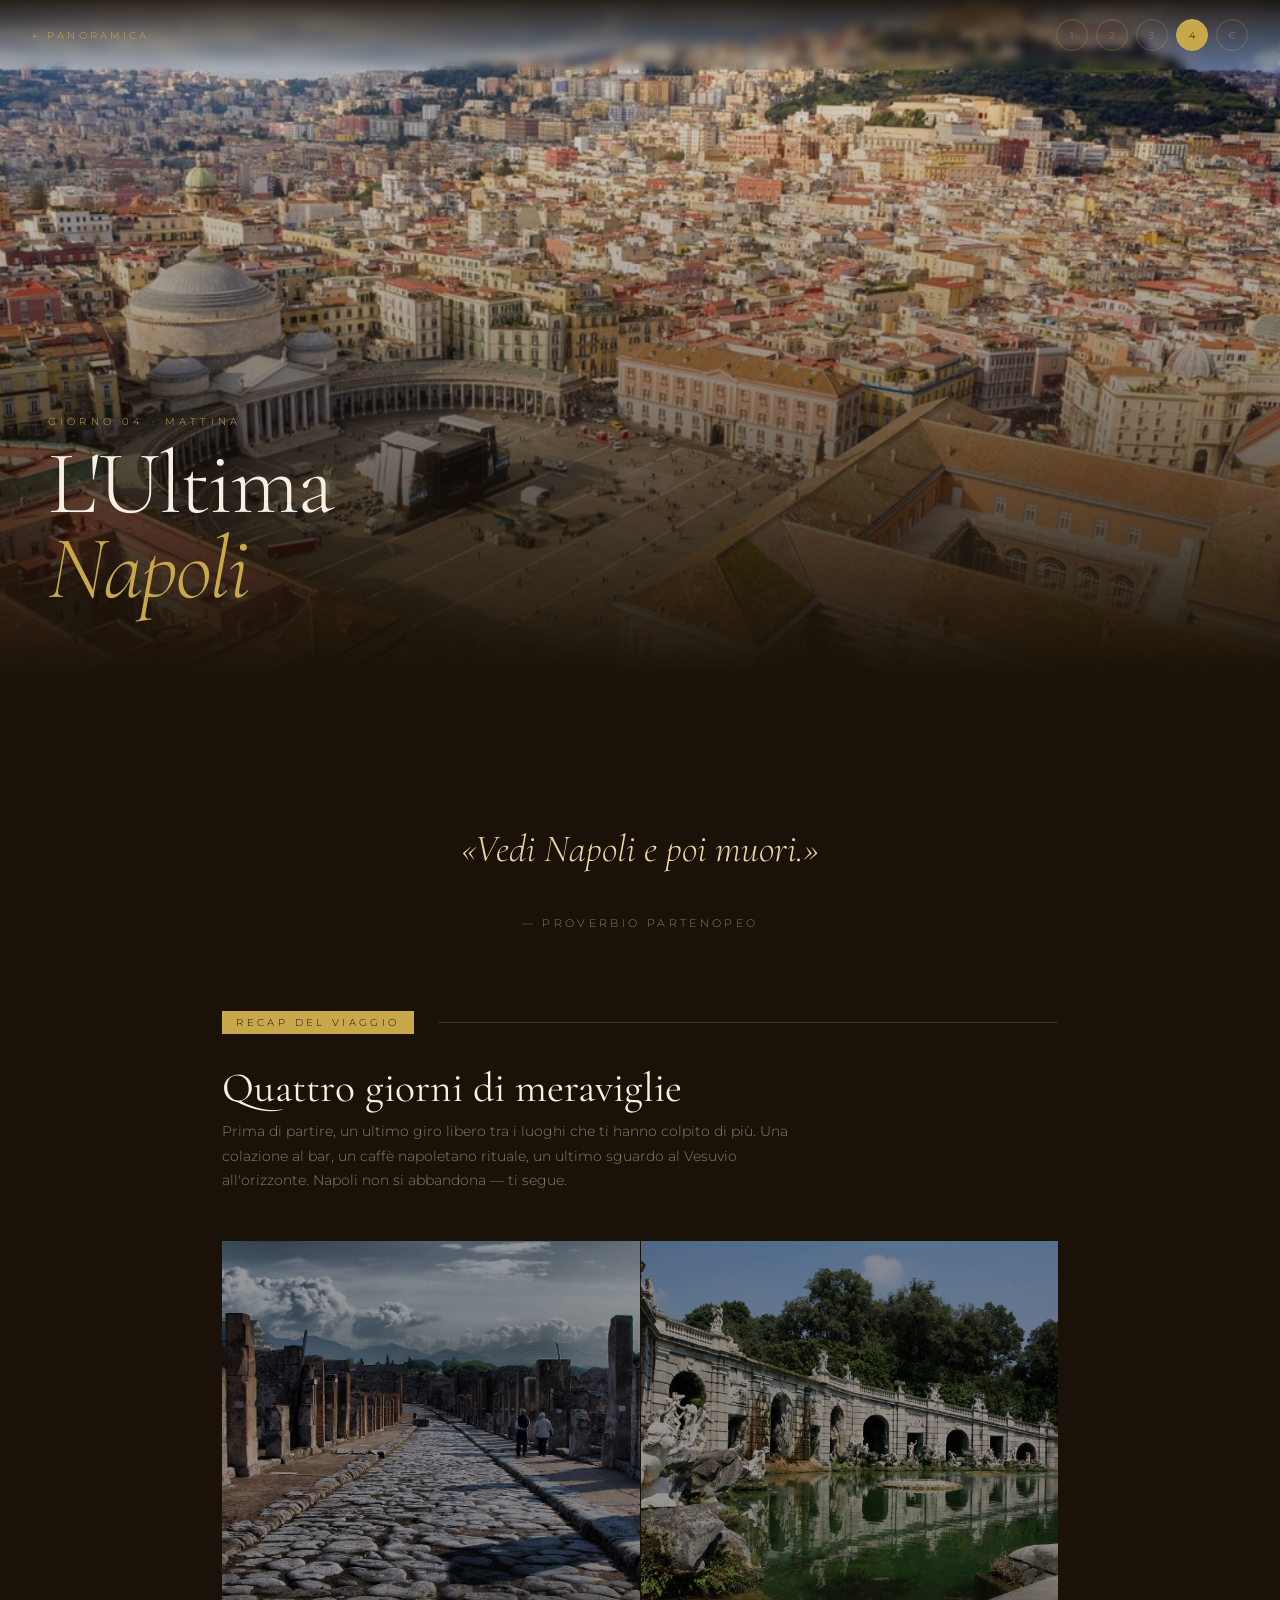
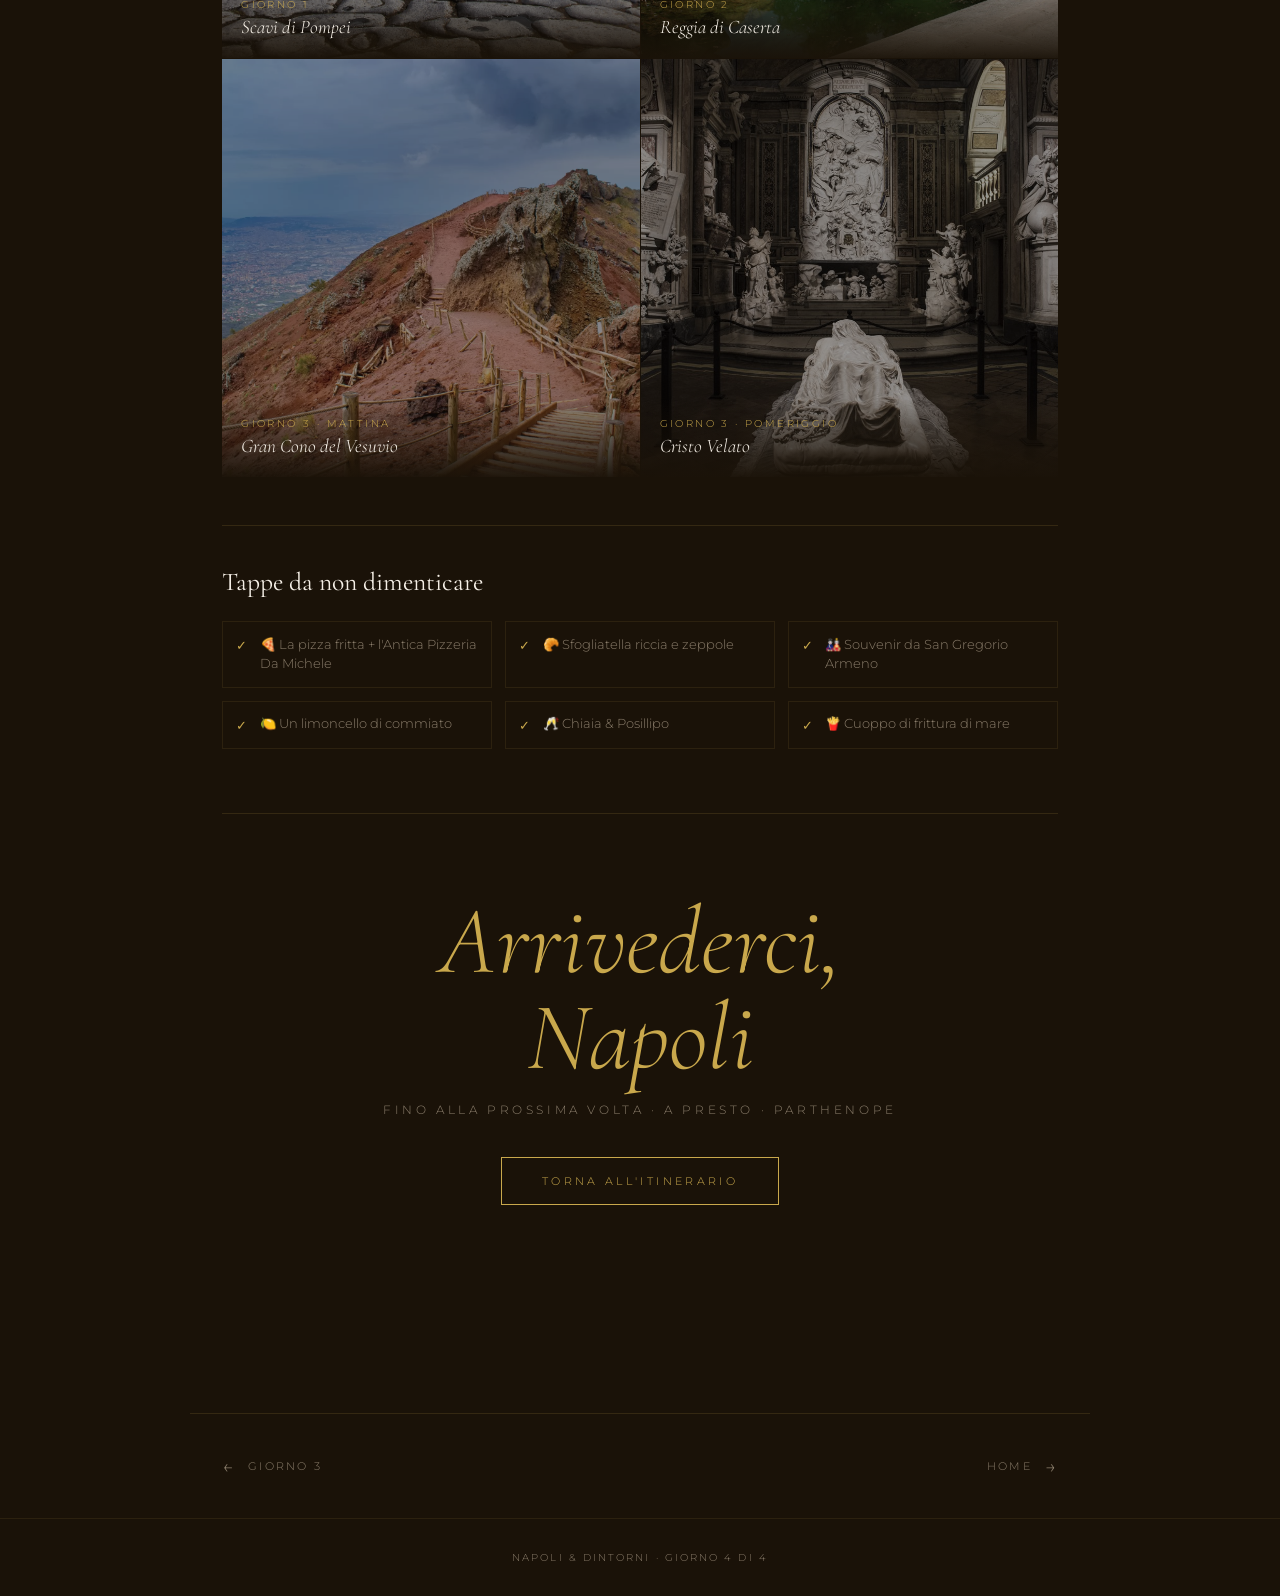
==== files/giorno4.html @ b8b54634 "Add files via upload" ====
<!DOCTYPE html>
<html lang="it">
<head>
<meta charset="UTF-8">
<meta name="viewport" content="width=device-width, initial-scale=1.0">
<title>Giorno 4 — Ultima Mattina · Napoli</title>
<link href="https://fonts.googleapis.com/css2?family=Cormorant+Garamond:ital,wght@0,300;0,400;0,600;1,300;1,400&family=Montserrat:wght@300;400;500;600&display=swap" rel="stylesheet">
<link rel="stylesheet" href="shared.css">
<style>
  .farewell-quote {
    text-align: center;
    padding: 5rem 2rem;
    max-width: 700px;
    margin: 0 auto;
  }

  .farewell-quote blockquote {
    font-family: 'Cormorant Garamond', serif;
    font-size: clamp(1.6rem, 3.5vw, 2.4rem);
    font-weight: 300;
    font-style: italic;
    color: var(--light-gold);
    line-height: 1.6;
    margin-bottom: 2rem;
  }

  .farewell-quote cite {
    font-size: 0.7rem;
    letter-spacing: 0.3em;
    text-transform: uppercase;
    color: var(--warm-gray);
    font-style: normal;
  }

  .recap-grid {
    display: grid;
    grid-template-columns: repeat(2, 1fr);
    gap: 1px;
    margin: 3rem 0;
  }

  .recap-item {
    position: relative;
    aspect-ratio: 1;
    overflow: hidden;
  }

  .recap-item img {
    width: 100%; height: 100%;
    object-fit: cover;
    filter: brightness(0.6) saturate(0.8);
    transition: filter 0.5s, transform 0.7s;
  }

  .recap-item:hover img {
    filter: brightness(0.4) saturate(1);
    transform: scale(1.05);
  }

  .recap-item-label {
    position: absolute;
    bottom: 0; left: 0; right: 0;
    padding: 1.2rem;
    background: linear-gradient(to top, rgba(26,18,8,0.95), transparent);
    font-family: 'Cormorant Garamond', serif;
    font-size: 1.2rem;
    font-style: italic;
    color: var(--cream);
  }

  .recap-item-label small {
    display: block;
    font-family: 'Montserrat', sans-serif;
    font-style: normal;
    font-size: 0.6rem;
    letter-spacing: 0.25em;
    text-transform: uppercase;
    color: var(--gold);
    margin-bottom: 0.3rem;
  }

  .checklist {
    margin-top: 3rem;
    border-top: 1px solid rgba(201,168,76,0.15);
    padding-top: 2.5rem;
  }

  .checklist h3 {
    font-family: 'Cormorant Garamond', serif;
    font-size: 1.6rem;
    font-weight: 400;
    margin-bottom: 1.5rem;
    color: var(--cream);
  }

  .checklist ul {
    list-style: none;
    display: grid;
    grid-template-columns: repeat(auto-fit, minmax(240px, 1fr));
    gap: 0.8rem;
  }

  .checklist li {
    display: flex;
    align-items: flex-start;
    gap: 0.8rem;
    font-size: 0.82rem;
    color: var(--warm-gray);
    line-height: 1.5;
    padding: 0.8rem;
    border: 1px solid rgba(201,168,76,0.1);
  }

  .checklist li::before {
    content: '✓';
    color: var(--gold);
    font-size: 0.8rem;
    flex-shrink: 0;
    margin-top: 0.1rem;
  }

  .arrivederci {
    text-align: center;
    padding: 5rem 2rem;
    border-top: 1px solid rgba(201,168,76,0.15);
    margin-top: 3rem;
  }

  .arrivederci h2 {
    font-family: 'Cormorant Garamond', serif;
    font-size: clamp(3rem, 8vw, 6rem);
    font-weight: 300;
    font-style: italic;
    color: var(--gold);
    margin-bottom: 1rem;
    line-height: 1;
  }

  .arrivederci p {
    font-size: 0.75rem;
    letter-spacing: 0.3em;
    text-transform: uppercase;
    color: var(--warm-gray);
  }

  .home-btn {
    display: inline-block;
    margin-top: 2.5rem;
    padding: 1rem 2.5rem;
    border: 1px solid var(--gold);
    color: var(--gold);
    text-decoration: none;
    font-size: 0.7rem;
    letter-spacing: 0.3em;
    text-transform: uppercase;
    transition: all 0.3s;
  }

  .home-btn:hover {
    background: var(--gold);
    color: var(--dark);
  }

  @media (max-width: 500px) {
    .recap-grid { grid-template-columns: 1fr; }
    .recap-item { aspect-ratio: 3/2; }
  }
</style>
</head>
<body>

<nav class="top-nav">
  <a href="index.html" class="nav-home">← Panoramica</a>
  <div class="nav-days">
    <a href="giorno1.html">1</a>
    <a href="giorno2.html">2</a>
    <a href="giorno3.html">3</a>
    <a href="giorno4.html" class="active">4</a>
    <a href="spese.html">€</a>
  </div>
</nav>

<section class="page-hero">
  <div class="page-hero-bg" style="background-image: url('../Foto/Napoli%204.jpg');"></div>
  <div class="page-hero-content">
    <span class="day-eyebrow">Giorno 04 · Mattina</span>
    <h1>L'Ultima<br><em>Napoli</em></h1>
  </div>
</section>

<main class="day-content">

  <div class="farewell-quote">
    <blockquote>«Vedi Napoli e poi muori.»</blockquote>
    <cite>— Proverbio Partenopeo</cite>
  </div>

  <section class="fascia">
    <div class="fascia-header">
      <span class="fascia-tag">Recap del Viaggio</span>
      <hr>
    </div>

    <h2>Quattro giorni di meraviglie</h2>
    <p class="fascia-desc">
      Prima di partire, un ultimo giro libero tra i luoghi che ti hanno colpito di più. Una colazione al bar, un caffè napoletano rituale, un ultimo sguardo al Vesuvio all'orizzonte. Napoli non si abbandona — ti segue.
    </p>

    <div class="recap-grid">
      <div class="recap-item">
        <img src="../Foto/Pompei1.jpg" alt="Pompei" loading="lazy">
        <div class="recap-item-label">
          <small>Giorno 1</small>
          Scavi di Pompei
        </div>
      </div>
      <div class="recap-item">
        <img src="../Foto/Reggia%20di%20Caserta%202.jpg" alt="Reggia di Caserta" loading="lazy">
        <div class="recap-item-label">
          <small>Giorno 2</small>
          Reggia di Caserta
        </div>
      </div>
      <div class="recap-item">
        <img src="../Foto/Vesuvio%202.webp" alt="Vesuvio" loading="lazy">
        <div class="recap-item-label">
          <small>Giorno 3 · Mattina</small>
          Gran Cono del Vesuvio
        </div>
      </div>
      <div class="recap-item">
        <img src="../Foto/Cristo%20velato%202.jpg" alt="Cristo Velato" loading="lazy">
        <div class="recap-item-label">
          <small>Giorno 3 · Pomeriggio</small>
          Cristo Velato
        </div>
      </div>
    </div>

    <div class="checklist">
      <h3>Tappe da non dimenticare</h3>
      <ul>
        <li>🍕 La pizza fritta + l'Antica Pizzeria Da Michele</li>
        <li>🥐 Sfogliatella riccia e zeppole</li>
        <li>🎎 Souvenir da San Gregorio Armeno</li>
        <li>🍋 Un limoncello di commiato</li>
        <li>🥂 Chiaia & Posillipo</li>
        <li>🍟 Cuoppo di frittura di mare</li>
      </ul>
    </div>

  </section>

  <div class="arrivederci">
    <h2>Arrivederci,<br>Napoli</h2>
    <p>Fino alla prossima volta · A presto · Parthenope</p>
    <a href="index.html" class="home-btn">Torna all'Itinerario</a>
  </div>

</main>

<div class="bottom-nav">
  <a href="giorno3.html" class="prev">Giorno 3</a>
  <a href="index.html" class="next">Home</a>
</div>

<footer>
  <p>Napoli &amp; Dintorni · Giorno 4 di 4</p>
</footer>

</body>
</html>
---- files/shared.css ----
/* shared.css — Napoli Viaggio */
:root {
  --cream: #F5EFE6;
  --dark: #1A1208;
  --gold: #C9A84C;
  --rust: #B85C30;
  --warm-gray: #8A7D6B;
  --light-gold: #E8D5A3;
}

* { margin: 0; padding: 0; box-sizing: border-box; }

body {
  background: var(--dark);
  color: var(--cream);
  font-family: 'Montserrat', sans-serif;
  font-weight: 300;
  overflow-x: hidden;
}

/* NAV */
.top-nav {
  position: fixed;
  top: 0; left: 0; right: 0;
  z-index: 100;
  display: flex;
  align-items: center;
  justify-content: space-between;
  padding: 1.2rem 2rem;
  background: linear-gradient(to bottom, rgba(26,18,8,0.9), transparent);
  backdrop-filter: blur(4px);
}

.nav-home {
  font-size: 0.65rem;
  letter-spacing: 0.3em;
  text-transform: uppercase;
  color: var(--gold);
  text-decoration: none;
  transition: opacity 0.3s;
}
.nav-home:hover { opacity: 0.7; }

.nav-days {
  display: flex;
  gap: 0.5rem;
}

.nav-days a {
  width: 32px; height: 32px;
  border: 1px solid rgba(201,168,76,0.3);
  border-radius: 50%;
  display: flex; align-items: center; justify-content: center;
  font-size: 0.65rem;
  color: var(--warm-gray);
  text-decoration: none;
  transition: all 0.3s;
}

.nav-days a.active {
  background: var(--gold);
  border-color: var(--gold);
  color: var(--dark);
}

.nav-days a:hover:not(.active) {
  border-color: var(--gold);
  color: var(--gold);
}

/* PAGE HERO */
.page-hero {
  position: relative;
  height: 75vh;
  min-height: 400px;
  display: flex;
  align-items: flex-end;
  padding: 4rem 3rem;
  overflow: hidden;
}

.page-hero-bg {
  position: absolute; inset: 0;
  background-size: cover;
  background-position: center;
  transform: scale(1.05);
  animation: heroZoom 10s ease-out forwards;
}

@keyframes heroZoom {
  from { transform: scale(1.05); }
  to   { transform: scale(1.0); }
}

.page-hero-bg::after {
  content: '';
  position: absolute; inset: 0;
  background: linear-gradient(to top, rgba(26,18,8,1) 0%, rgba(26,18,8,0.4) 50%, rgba(26,18,8,0.1) 100%);
}

.page-hero-content {
  position: relative;
  z-index: 2;
  animation: fadeUp 0.9s ease-out 0.2s both;
}

@keyframes fadeUp {
  from { opacity: 0; transform: translateY(30px); }
  to   { opacity: 1; transform: translateY(0); }
}

.day-eyebrow {
  font-size: 0.65rem;
  letter-spacing: 0.4em;
  color: var(--gold);
  text-transform: uppercase;
  margin-bottom: 0.8rem;
  display: block;
}

.page-hero h1 {
  font-family: 'Cormorant Garamond', serif;
  font-size: clamp(2.8rem, 7vw, 6rem);
  font-weight: 300;
  line-height: 0.95;
  letter-spacing: -0.02em;
}

.page-hero h1 em {
  font-style: italic;
  color: var(--gold);
}

/* CONTENT */
.day-content {
  max-width: 900px;
  margin: 0 auto;
  padding: 4rem 2rem 8rem;
}

/* FASCIA ORARIO */
.fascia {
  margin-bottom: 4rem;
}

.fascia-header {
  display: flex;
  align-items: center;
  gap: 1.5rem;
  margin-bottom: 2rem;
}

.fascia-tag {
  font-size: 0.6rem;
  letter-spacing: 0.35em;
  text-transform: uppercase;
  color: var(--dark);
  background: var(--gold);
  padding: 0.35rem 0.9rem;
  flex-shrink: 0;
}

.fascia-header hr {
  flex: 1;
  border: none;
  border-top: 1px solid rgba(201,168,76,0.2);
}

.fascia h2 {
  font-family: 'Cormorant Garamond', serif;
  font-size: clamp(1.8rem, 4vw, 2.6rem);
  font-weight: 400;
  line-height: 1.1;
  margin-bottom: 0.5rem;
  color: var(--cream);
}

.fascia-desc {
  color: var(--warm-gray);
  font-size: 0.85rem;
  line-height: 1.8;
  max-width: 600px;
  margin-bottom: 1.5rem;
}

.fascia-desc-wide {
  max-width: 900px;
}

/* LOCATION CARDS */
.locations {
  display: grid;
  grid-template-columns: repeat(auto-fit, minmax(260px, 1fr));
  gap: 1px;
  margin-top: 1.5rem;
}

.loc-card {
  position: relative;
  overflow: hidden;
  aspect-ratio: 4/3;
}

.loc-card img {
  width: 100%; height: 100%;
  object-fit: cover;
  filter: brightness(0.75);
  transition: transform 0.7s ease, filter 0.5s ease;
}

.loc-card:hover img {
  transform: scale(1.05);
  filter: brightness(0.55);
}

.loc-card-info {
  position: absolute;
  bottom: 0; left: 0; right: 0;
  padding: 1.5rem;
  background: linear-gradient(to top, rgba(26,18,8,0.95), transparent);
}

.loc-name {
  font-family: 'Cormorant Garamond', serif;
  font-size: 1.4rem;
  font-weight: 400;
  color: var(--cream);
  display: block;
}

.loc-detail {
  font-size: 0.65rem;
  letter-spacing: 0.2em;
  text-transform: uppercase;
  color: var(--gold);
  margin-top: 0.2rem;
  display: block;
}

/* INFO BOX */
.info-box {
  border-left: 2px solid var(--gold);
  padding: 1rem 1.5rem;
  background: rgba(201,168,76,0.07);
  margin-top: 1.5rem;
  font-size: 0.8rem;
  color: var(--light-gold);
  line-height: 1.8;
}

.info-box strong {
  color: var(--gold);
  font-weight: 500;
  letter-spacing: 0.05em;
}

/* BOTTOM NAV */
.bottom-nav {
  display: flex;
  justify-content: space-between;
  align-items: center;
  border-top: 1px solid rgba(201,168,76,0.15);
  padding: 2.5rem 2rem;
  max-width: 900px;
  margin: 0 auto;
}

.bottom-nav a {
  display: flex;
  align-items: center;
  gap: 0.8rem;
  text-decoration: none;
  font-size: 0.7rem;
  letter-spacing: 0.2em;
  text-transform: uppercase;
  color: var(--warm-gray);
  transition: color 0.3s;
}

.bottom-nav a:hover { color: var(--gold); }

.bottom-nav a.prev::before { content: '←'; font-size: 1.2rem; }
.bottom-nav a.next::after  { content: '→'; font-size: 1.2rem; }

footer {
  border-top: 1px solid rgba(201,168,76,0.1);
  padding: 2rem;
  text-align: center;
  color: var(--warm-gray);
  font-size: 0.65rem;
  letter-spacing: 0.2em;
  text-transform: uppercase;
}

@media (max-width: 600px) {
  .page-hero { padding: 2rem 1.5rem; }
  .day-content { padding: 2.5rem 1.2rem 5rem; }
  .top-nav { padding: 1rem 1.2rem; }
}
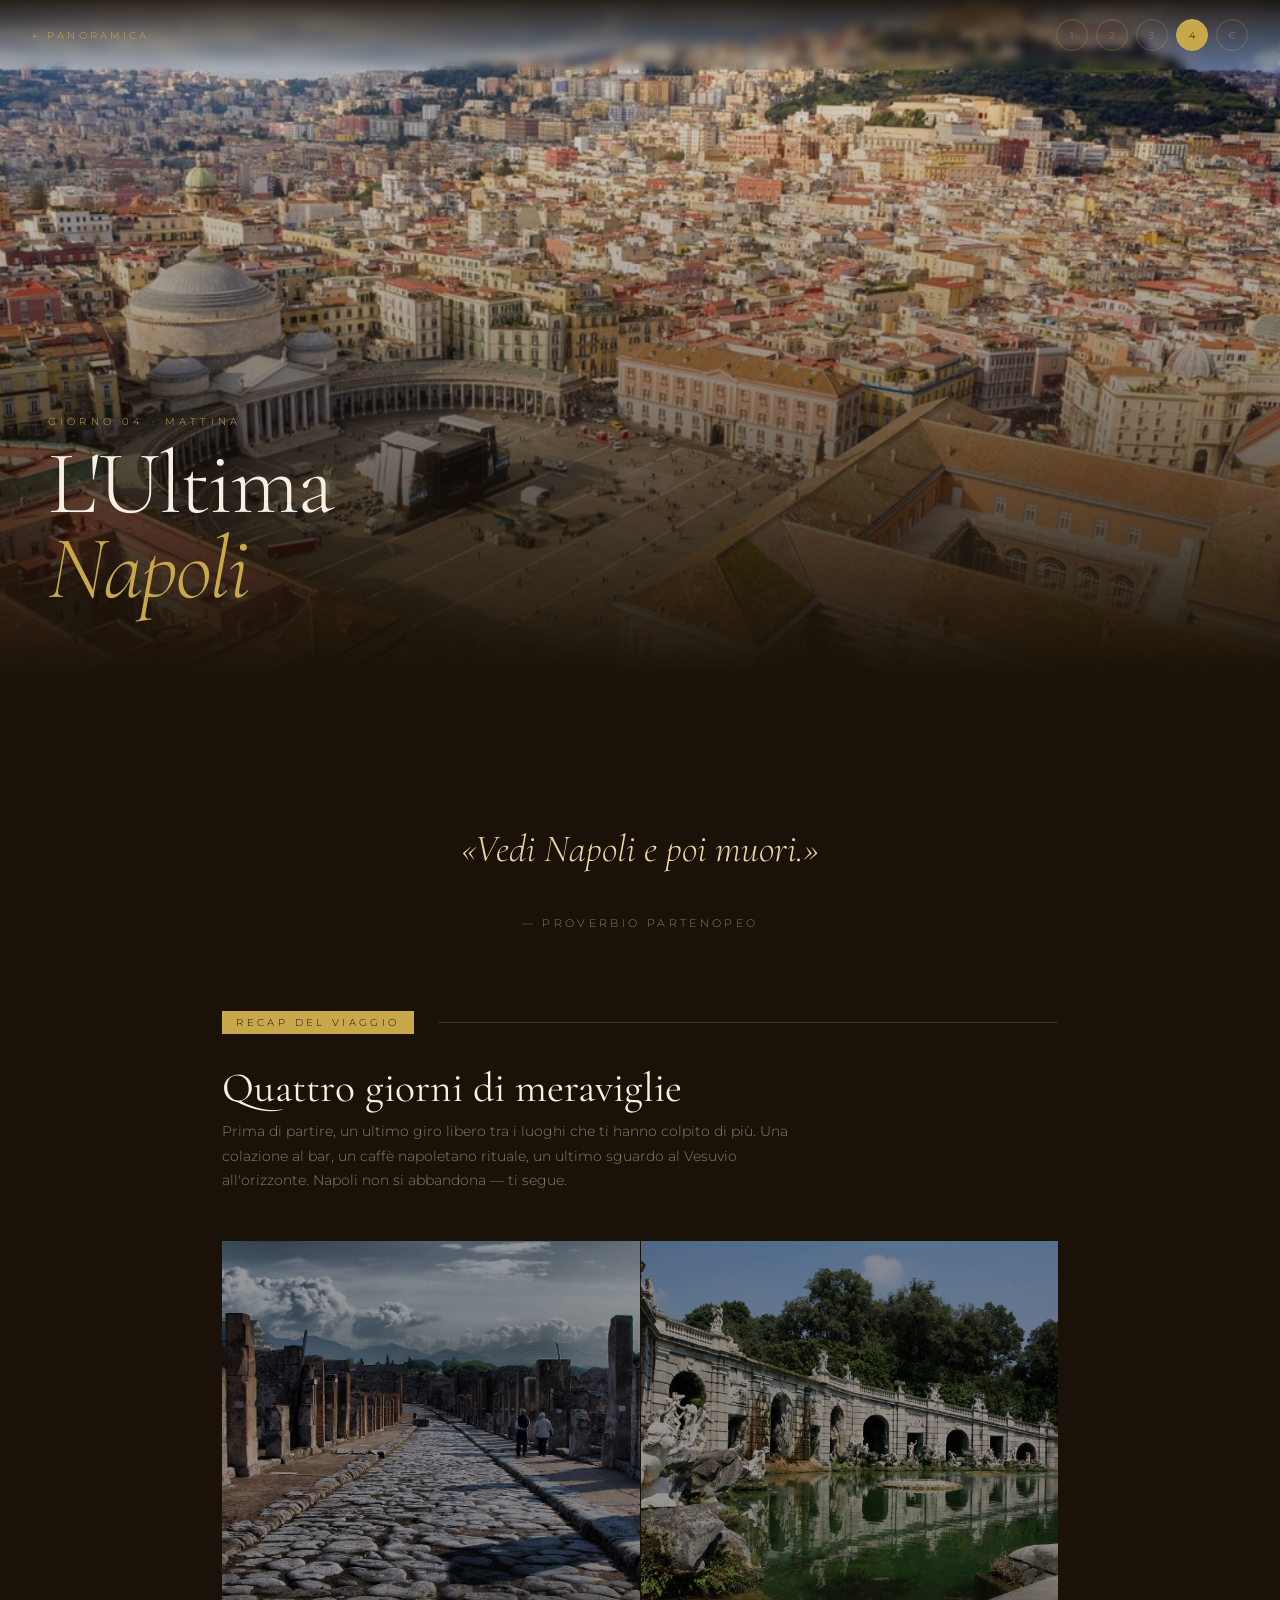
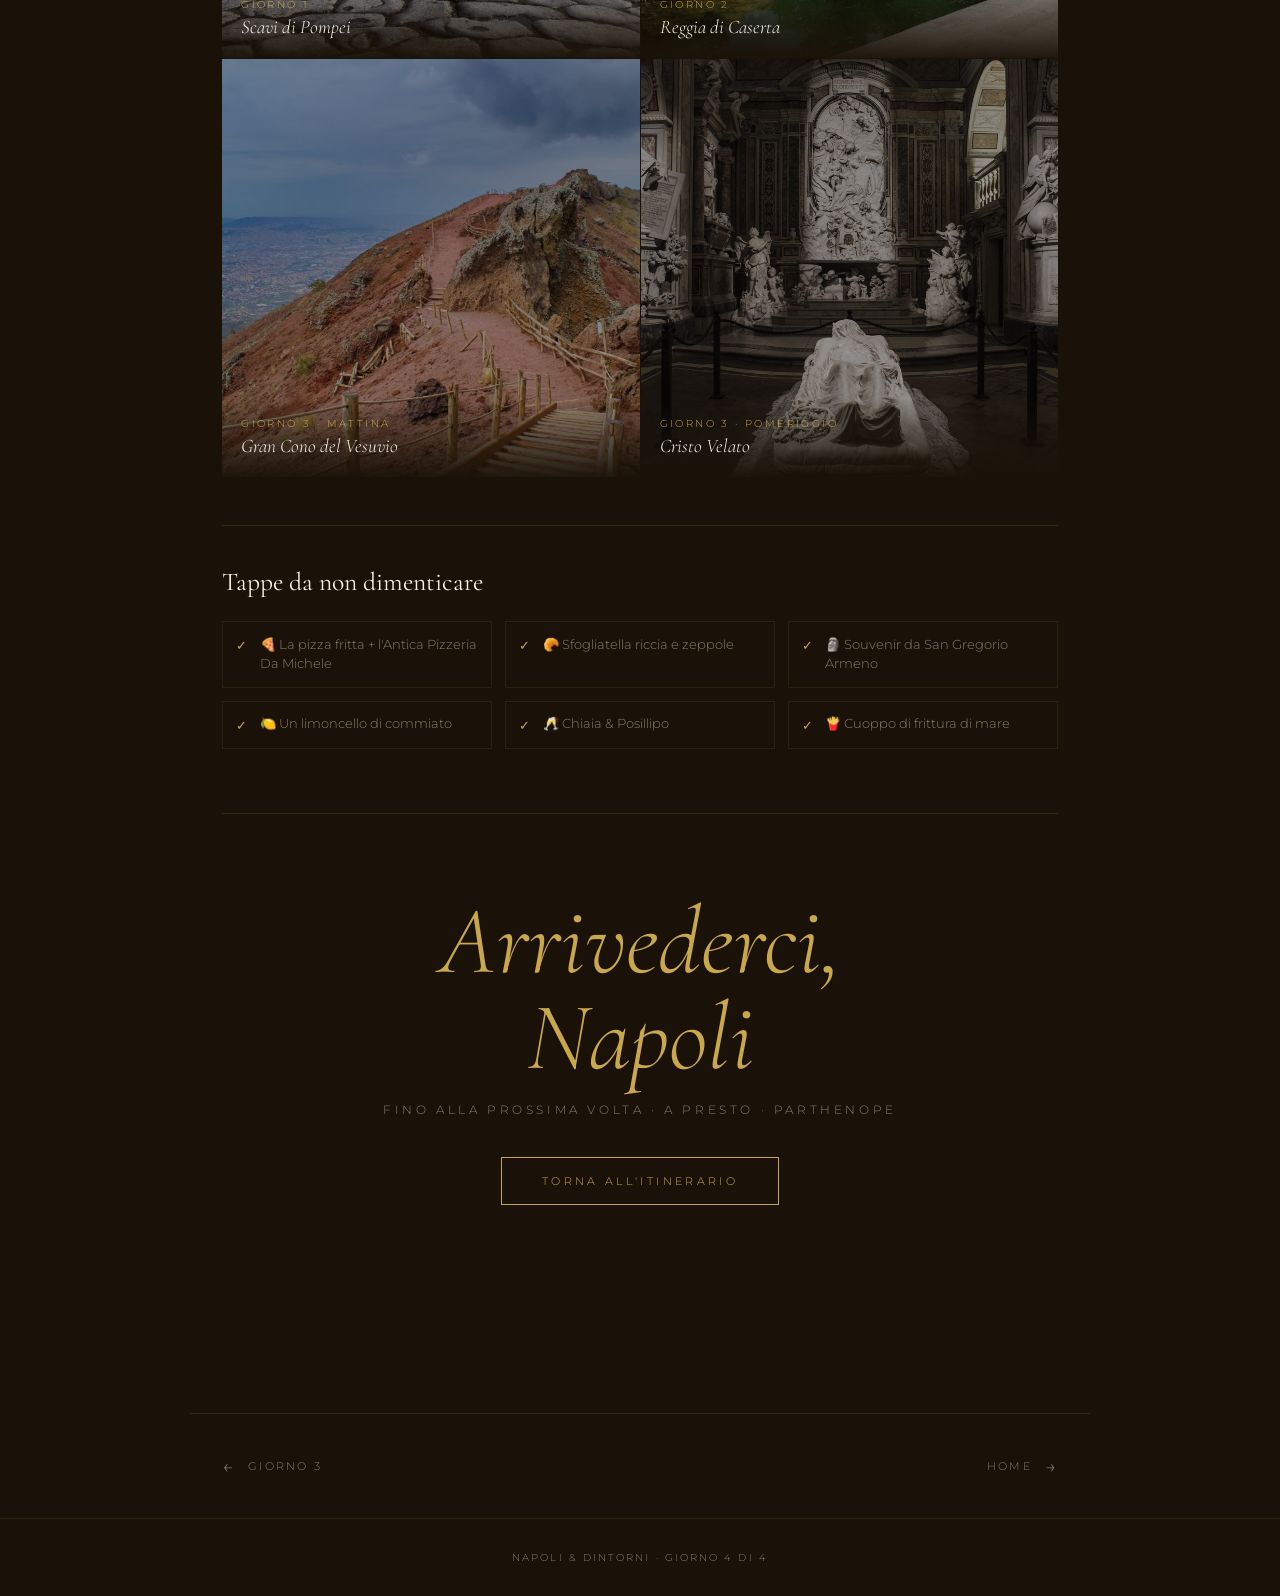
==== commit 531a5210: "Update giorno4.html" ====
--- a/files/giorno4.html
+++ b/files/giorno4.html
@@ -242,7 +242,7 @@
       <ul>
         <li>🍕 La pizza fritta + l'Antica Pizzeria Da Michele</li>
         <li>🥐 Sfogliatella riccia e zeppole</li>
-        <li>🎎 Souvenir da San Gregorio Armeno</li>
+        <li>🗿 Souvenir da San Gregorio Armeno</li>
         <li>🍋 Un limoncello di commiato</li>
         <li>🥂 Chiaia & Posillipo</li>
         <li>🍟 Cuoppo di frittura di mare</li>
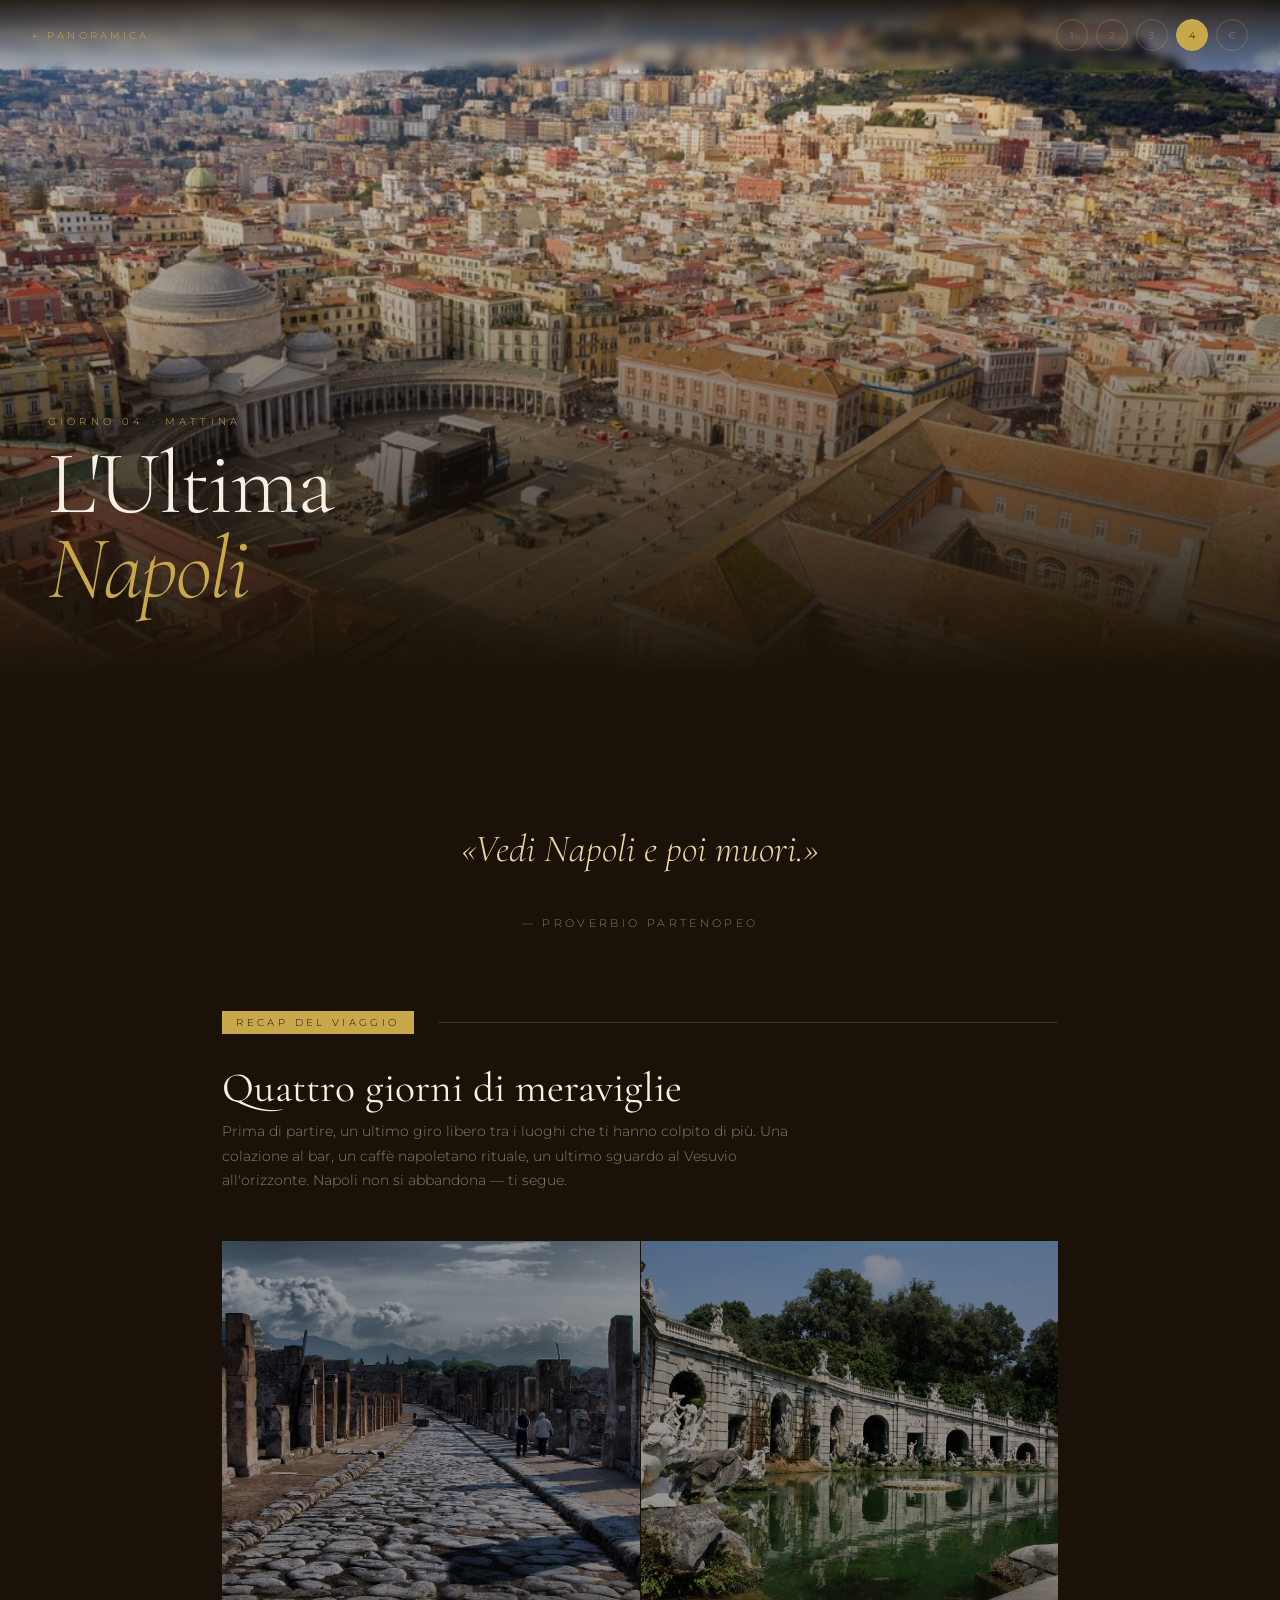
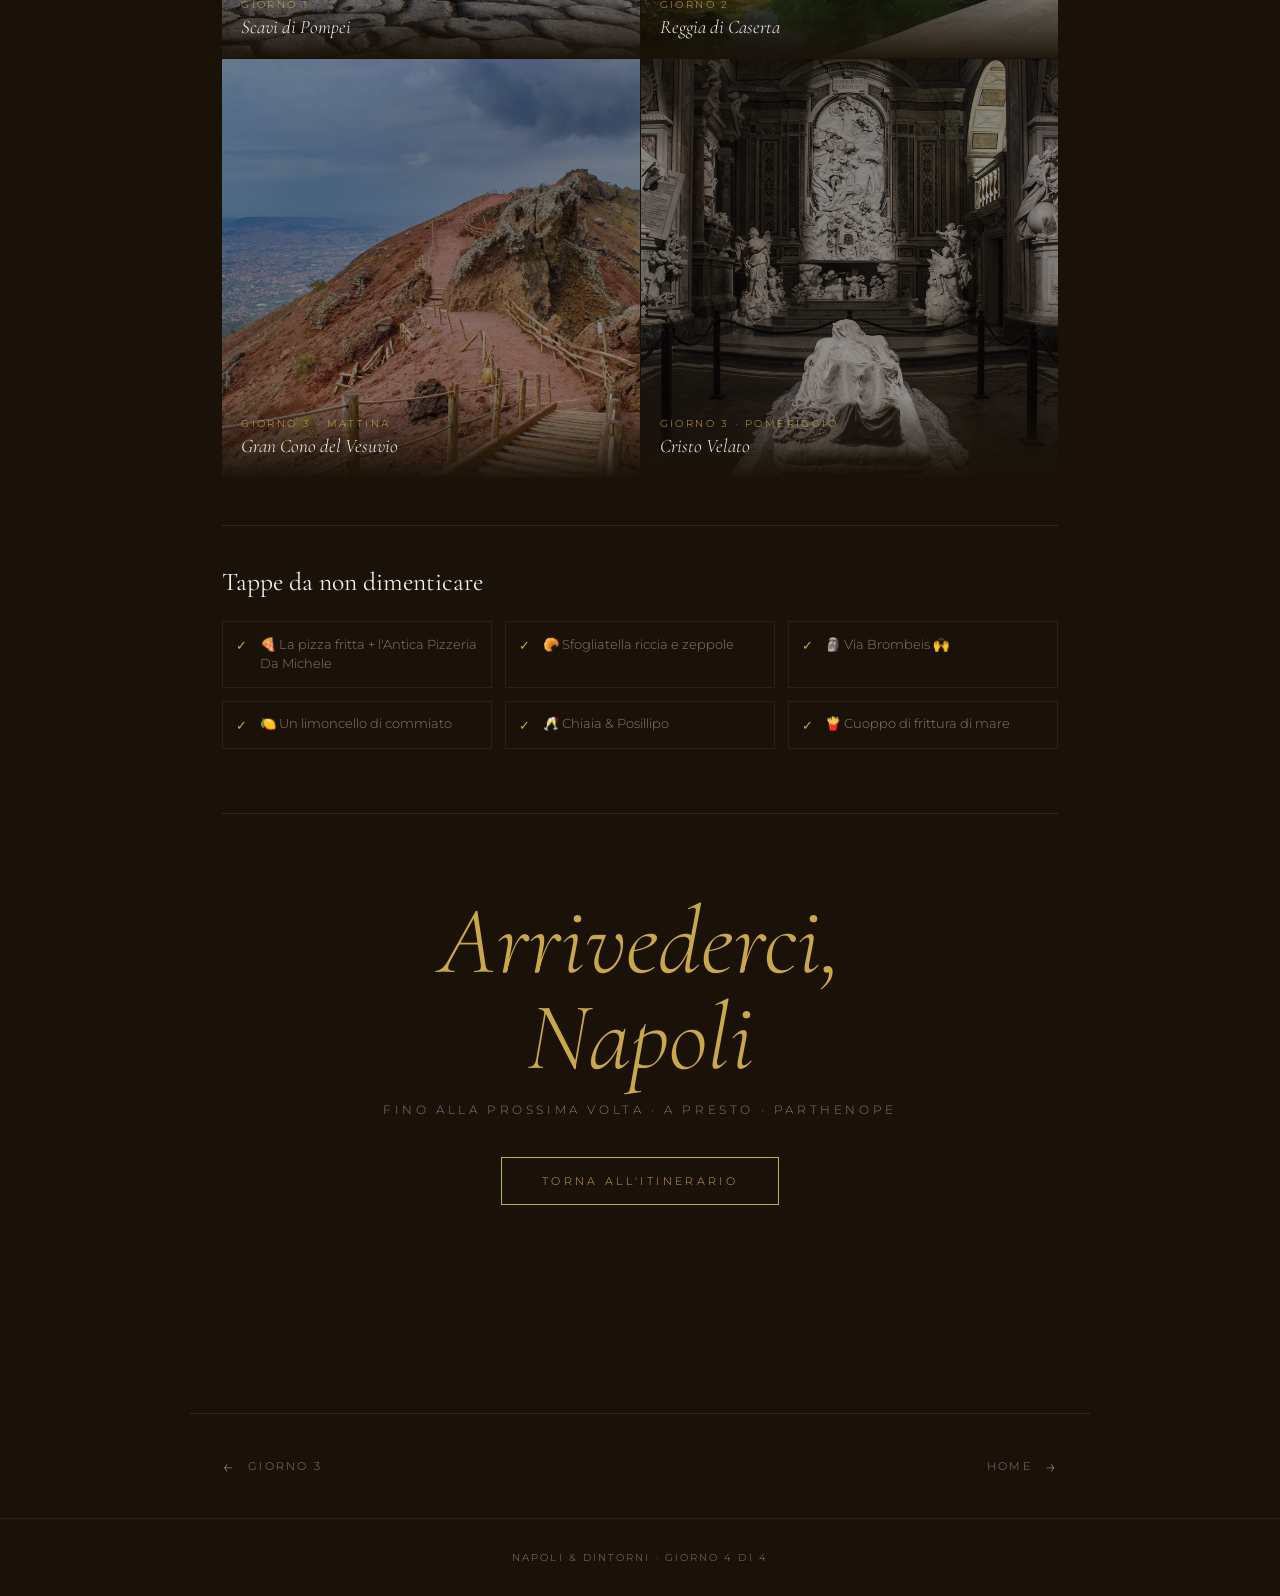
==== commit 0bd9113d: "Add files via upload" ====
--- a/files/giorno4.html
+++ b/files/giorno4.html
@@ -242,7 +242,7 @@
       <ul>
         <li>🍕 La pizza fritta + l'Antica Pizzeria Da Michele</li>
         <li>🥐 Sfogliatella riccia e zeppole</li>
-        <li>🗿 Souvenir da San Gregorio Armeno</li>
+        <li>🗿 Via Brombeis 🙌</li>
         <li>🍋 Un limoncello di commiato</li>
         <li>🥂 Chiaia & Posillipo</li>
         <li>🍟 Cuoppo di frittura di mare</li>
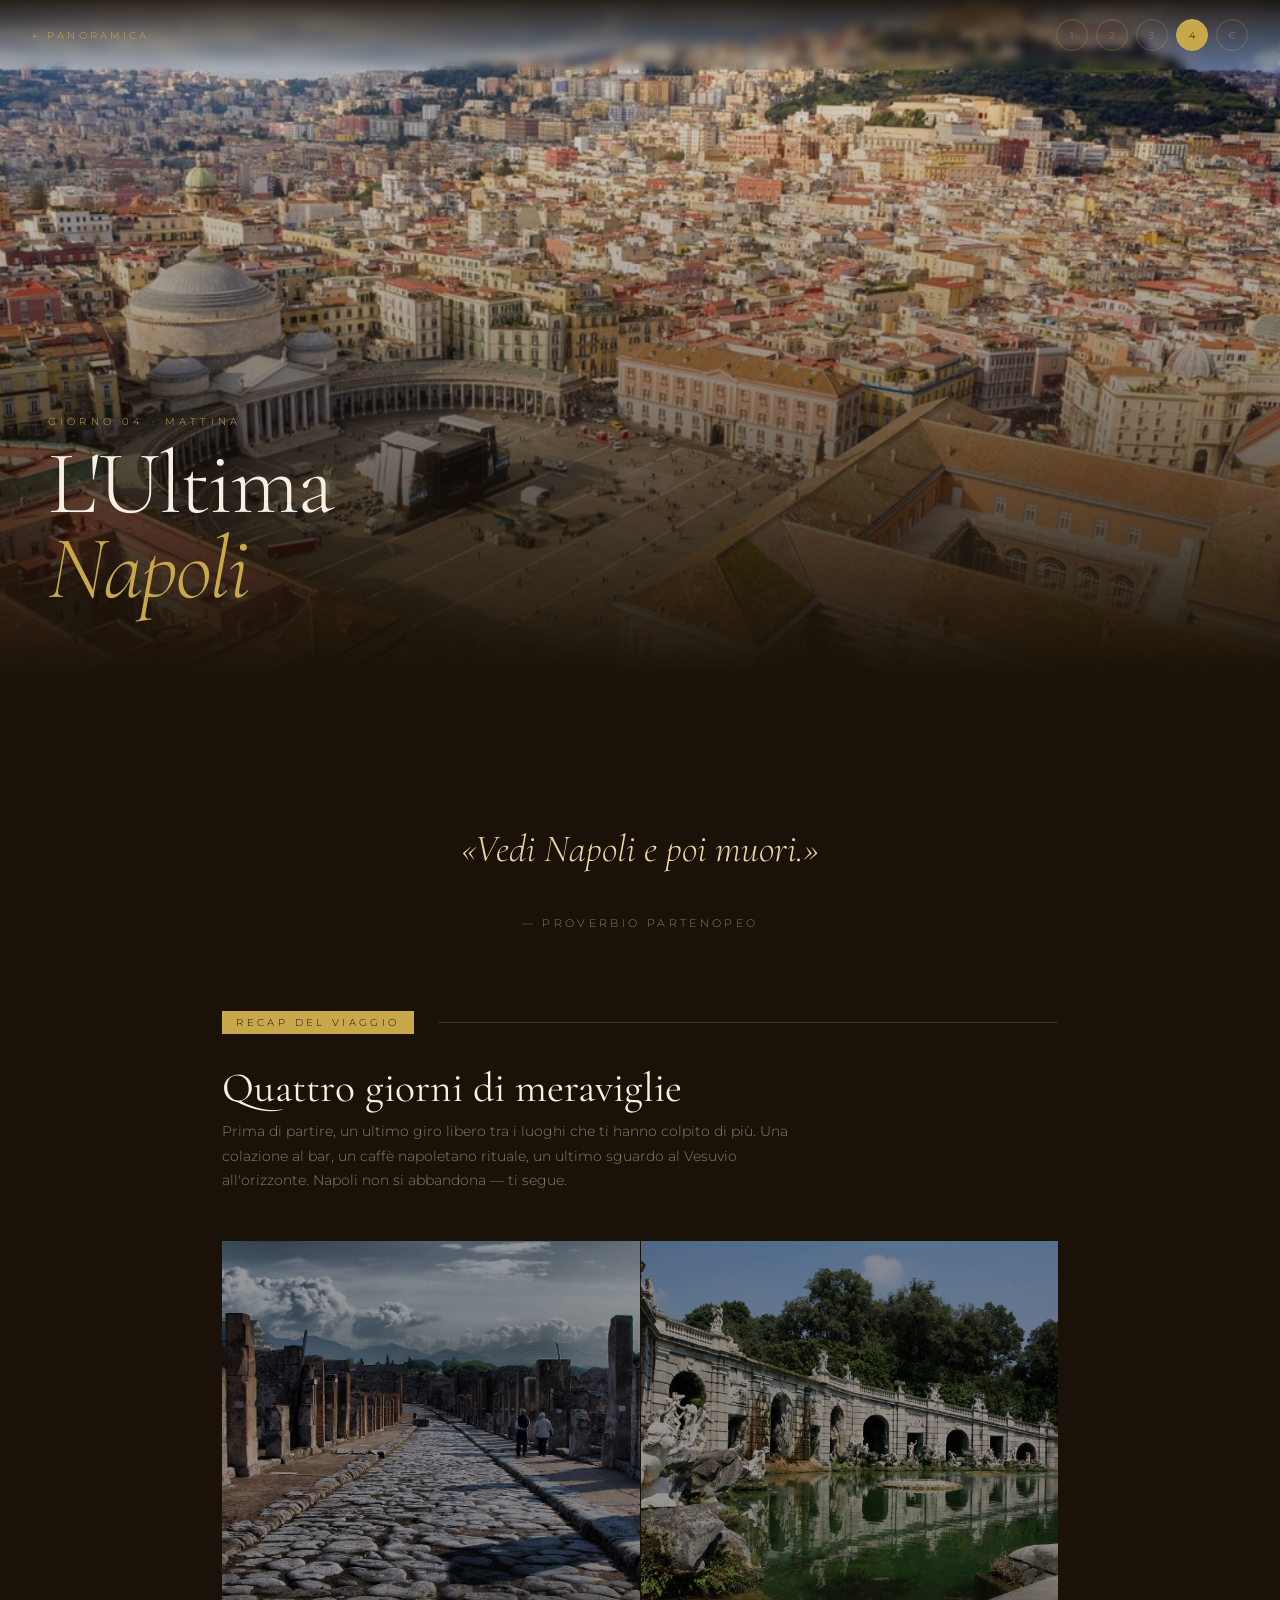
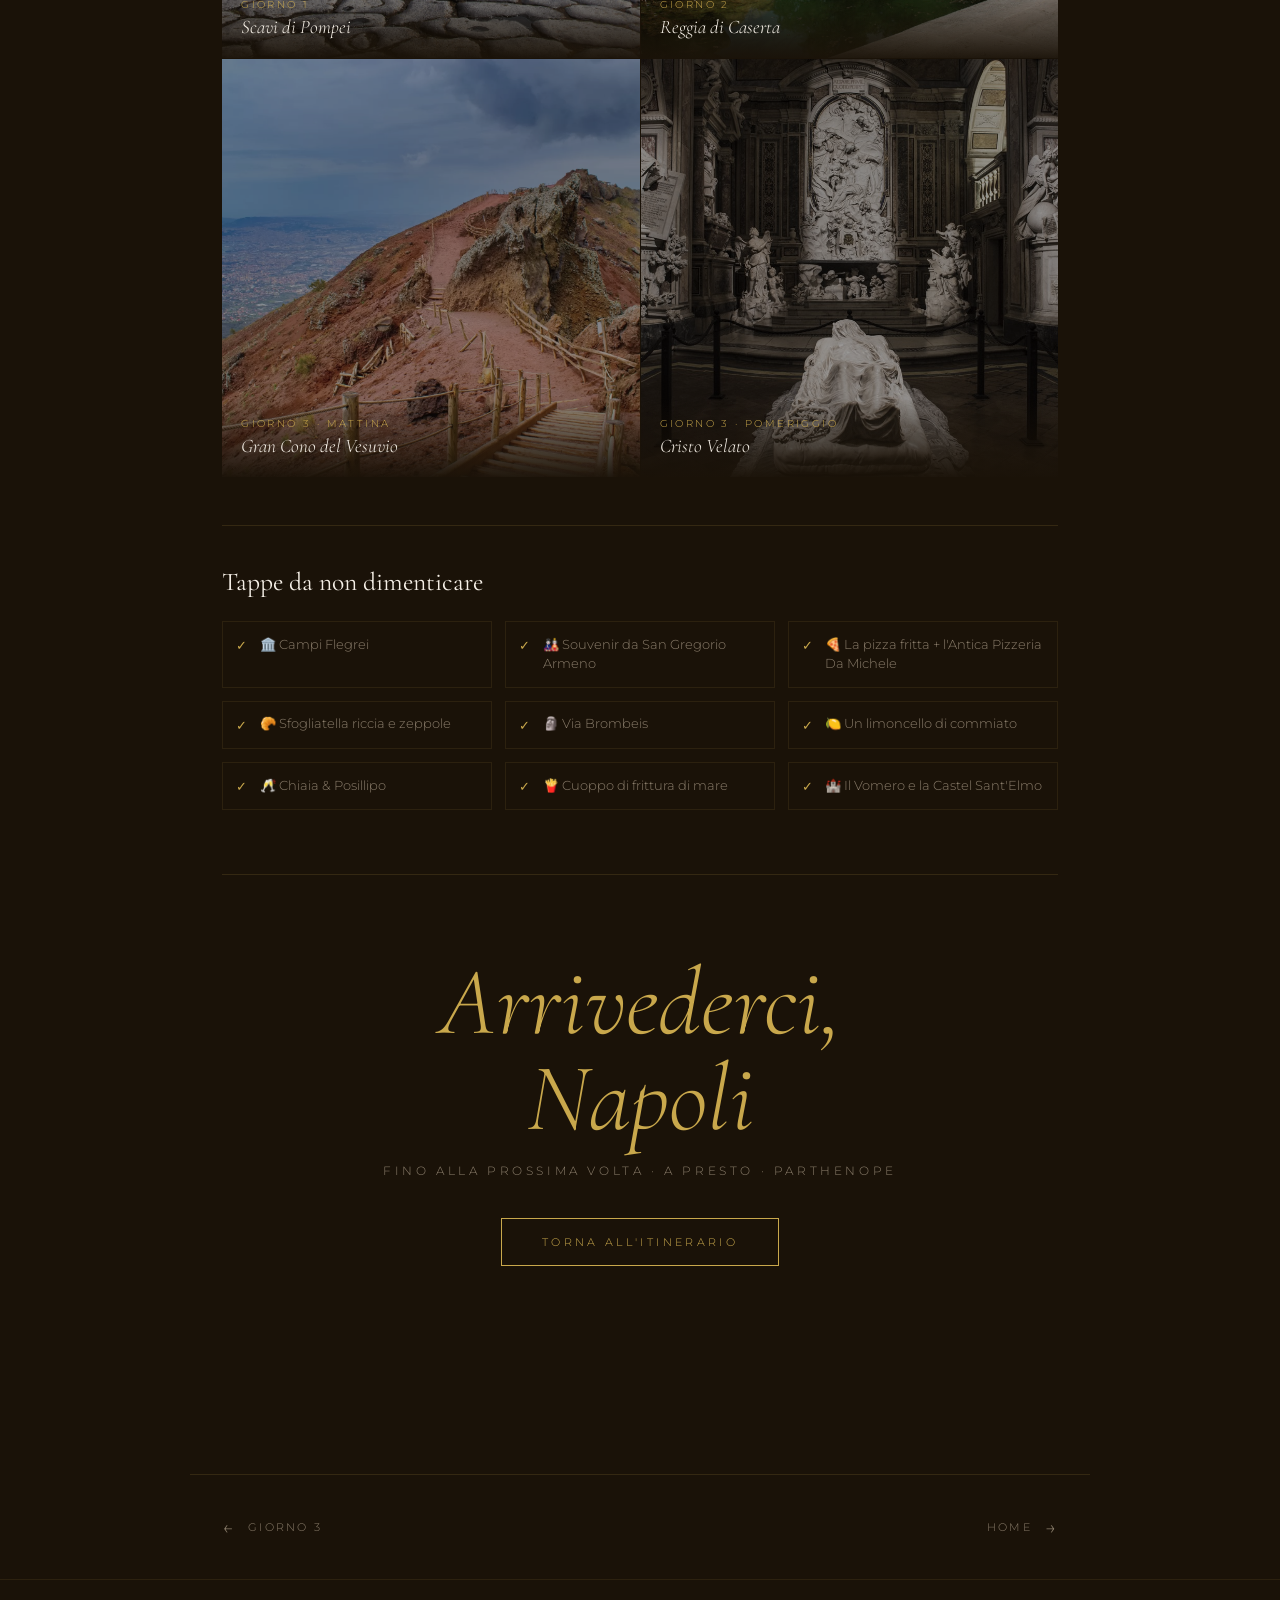
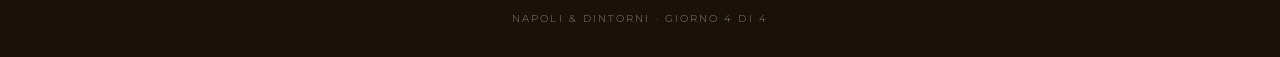
==== commit d70fc366: "Update giorno4.html" ====
--- a/files/giorno4.html
+++ b/files/giorno4.html
@@ -240,12 +240,15 @@
     <div class="checklist">
       <h3>Tappe da non dimenticare</h3>
       <ul>
+        <li>🏛️ Campi Flegrei</li>
+        <li>🎎 Souvenir da San Gregorio Armeno</li>
         <li>🍕 La pizza fritta + l'Antica Pizzeria Da Michele</li>
         <li>🥐 Sfogliatella riccia e zeppole</li>
-        <li>🗿 Via Brombeis 🙌</li>
+        <li>🗿 Via Brombeis</li>
         <li>🍋 Un limoncello di commiato</li>
         <li>🥂 Chiaia & Posillipo</li>
         <li>🍟 Cuoppo di frittura di mare</li>
+        <li>🏰 Il Vomero e la Castel Sant'Elmo</li>
       </ul>
     </div>
 
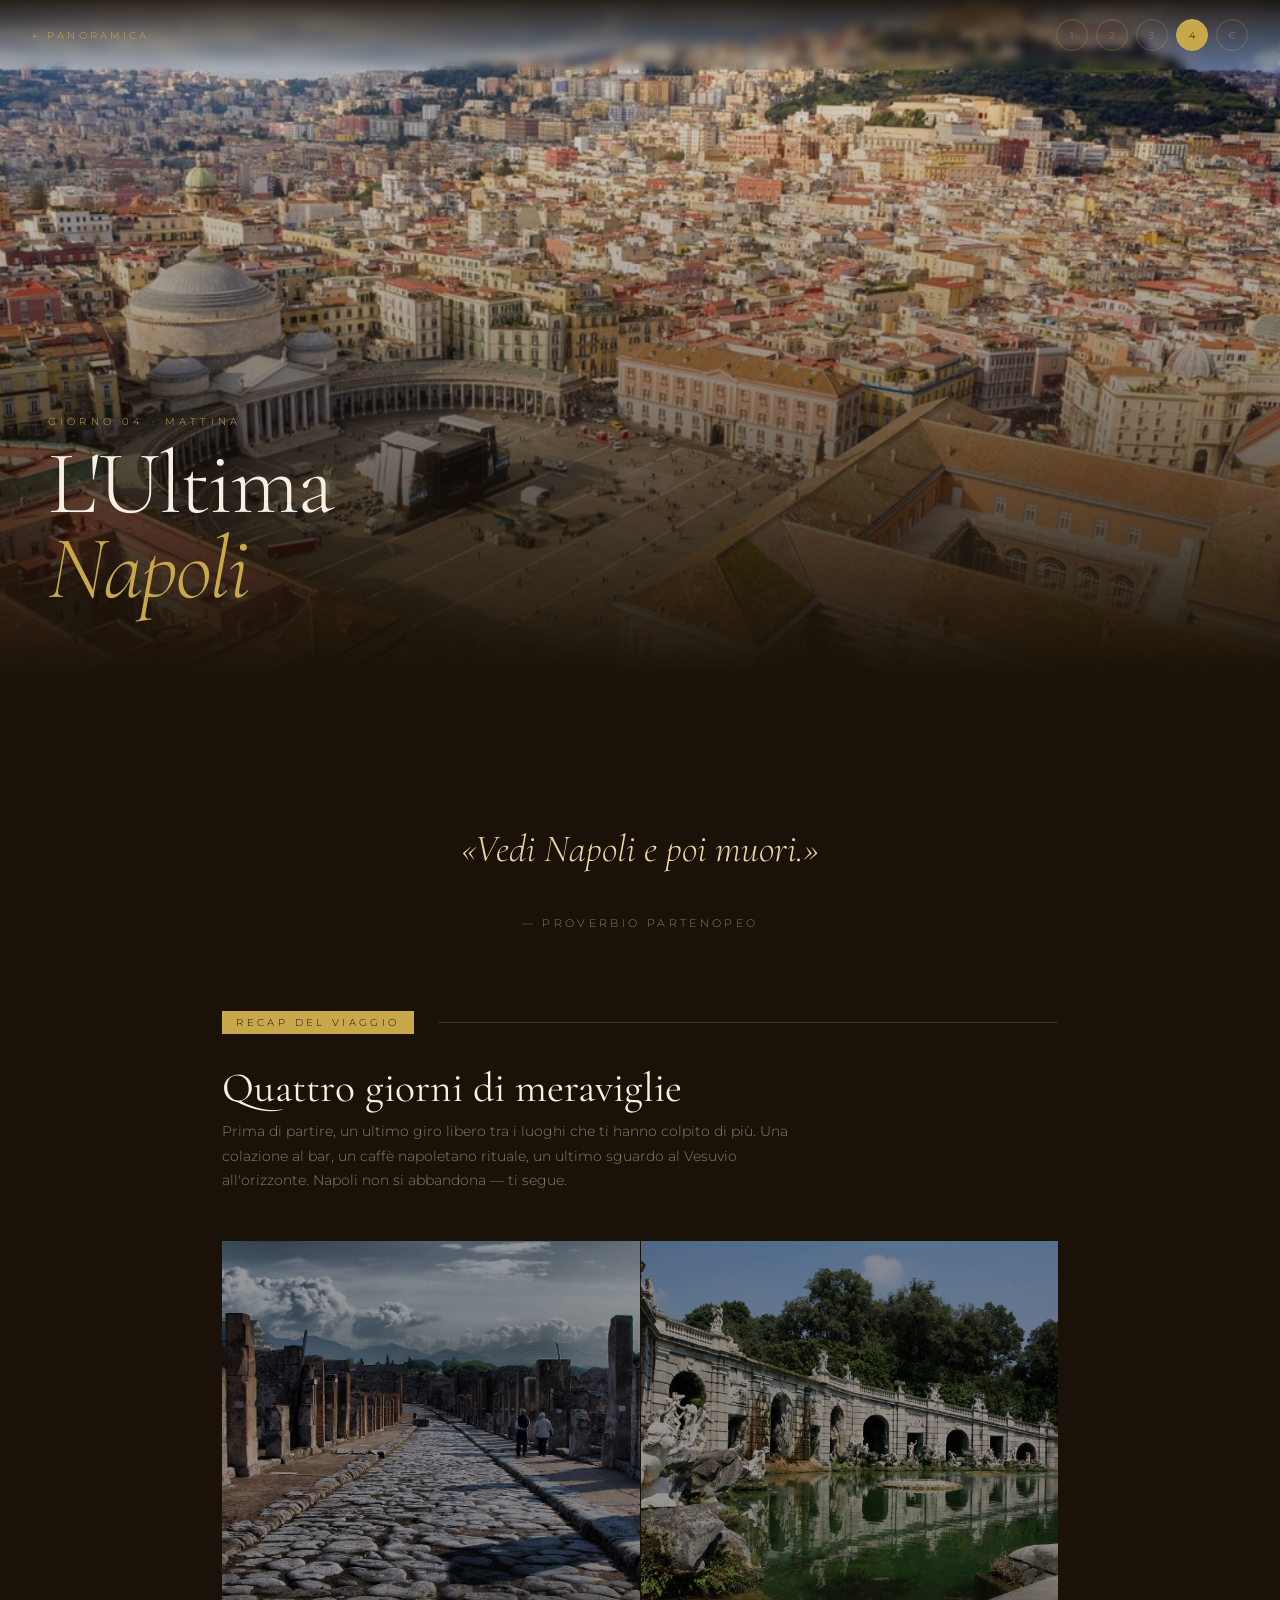
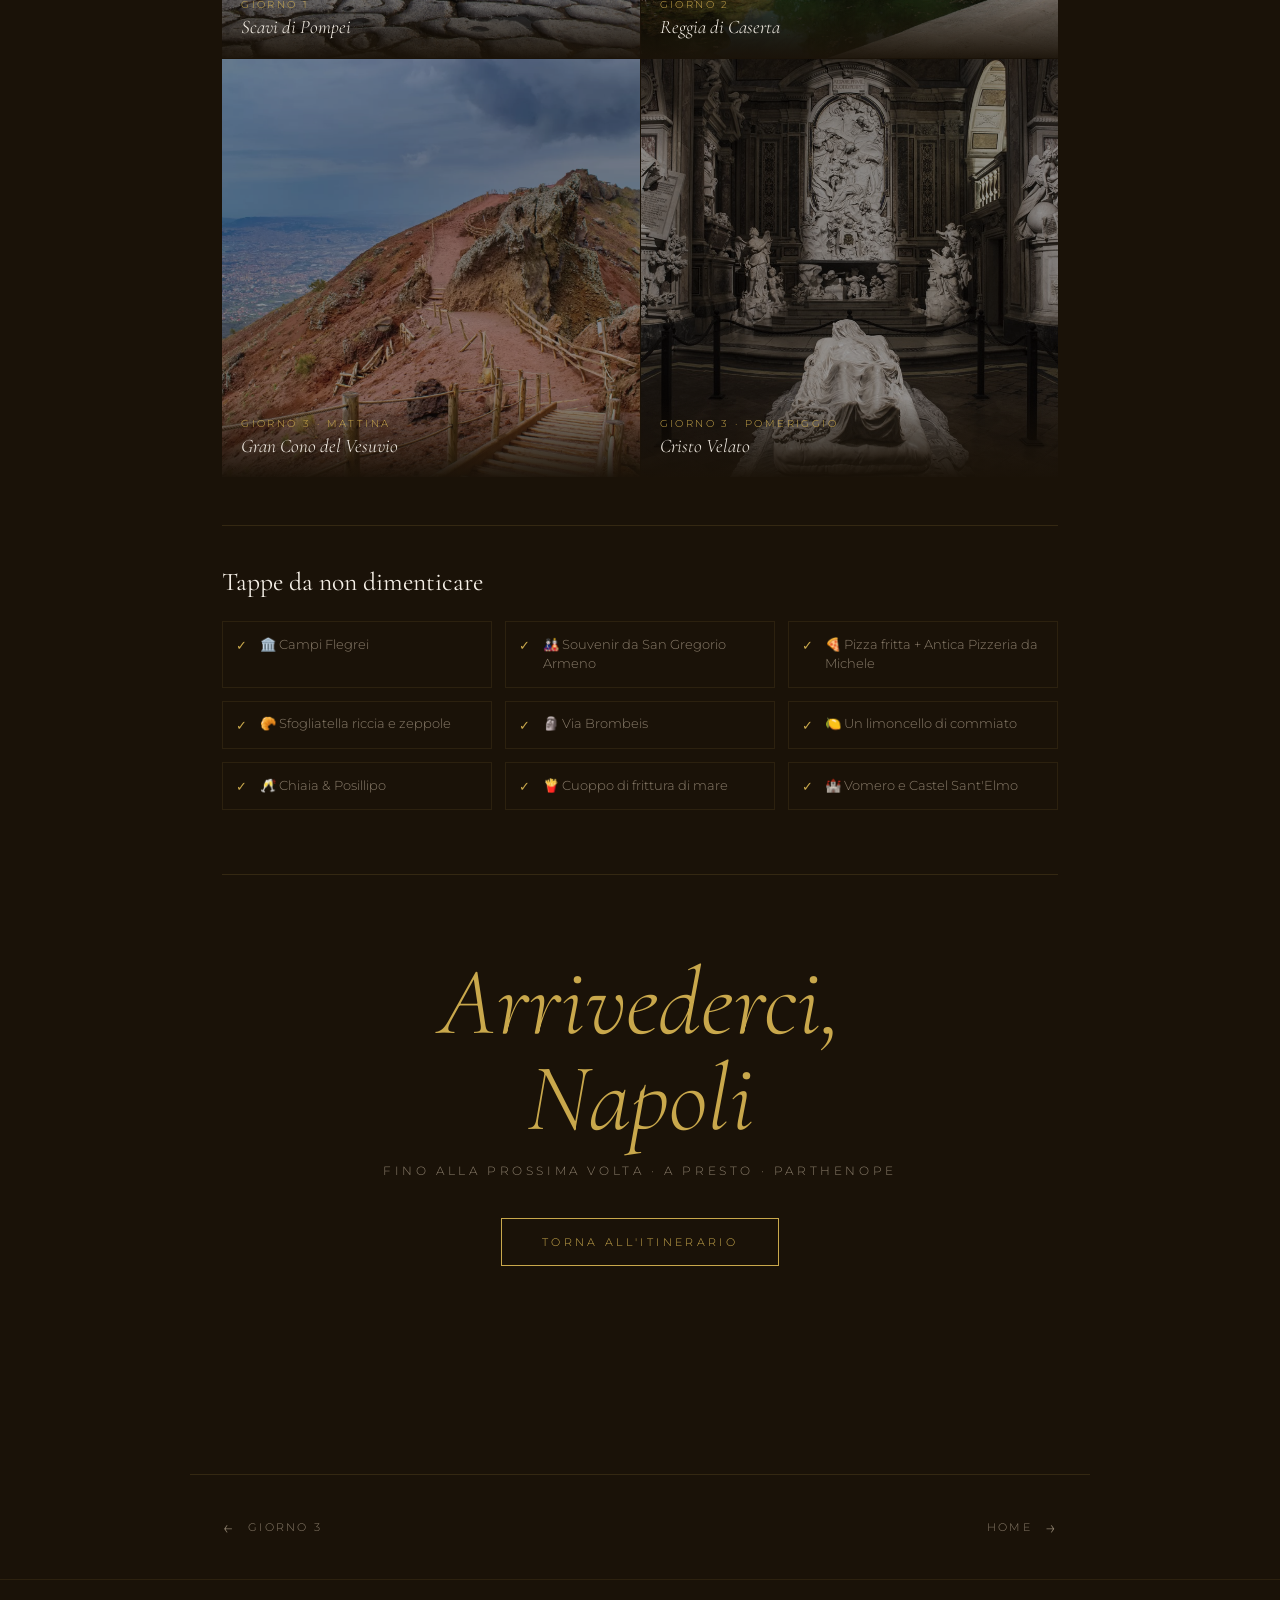
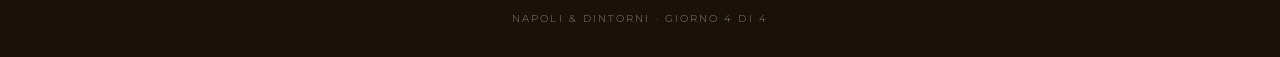
==== commit 6a17b658: "Update giorno4.html" ====
--- a/files/giorno4.html
+++ b/files/giorno4.html
@@ -242,13 +242,13 @@
       <ul>
         <li>🏛️ Campi Flegrei</li>
         <li>🎎 Souvenir da San Gregorio Armeno</li>
-        <li>🍕 La pizza fritta + l'Antica Pizzeria Da Michele</li>
+        <li>🍕 Pizza fritta + Antica Pizzeria da Michele</li>
         <li>🥐 Sfogliatella riccia e zeppole</li>
         <li>🗿 Via Brombeis</li>
         <li>🍋 Un limoncello di commiato</li>
         <li>🥂 Chiaia & Posillipo</li>
         <li>🍟 Cuoppo di frittura di mare</li>
-        <li>🏰 Il Vomero e la Castel Sant'Elmo</li>
+        <li>🏰 Vomero e Castel Sant'Elmo</li>
       </ul>
     </div>
 
